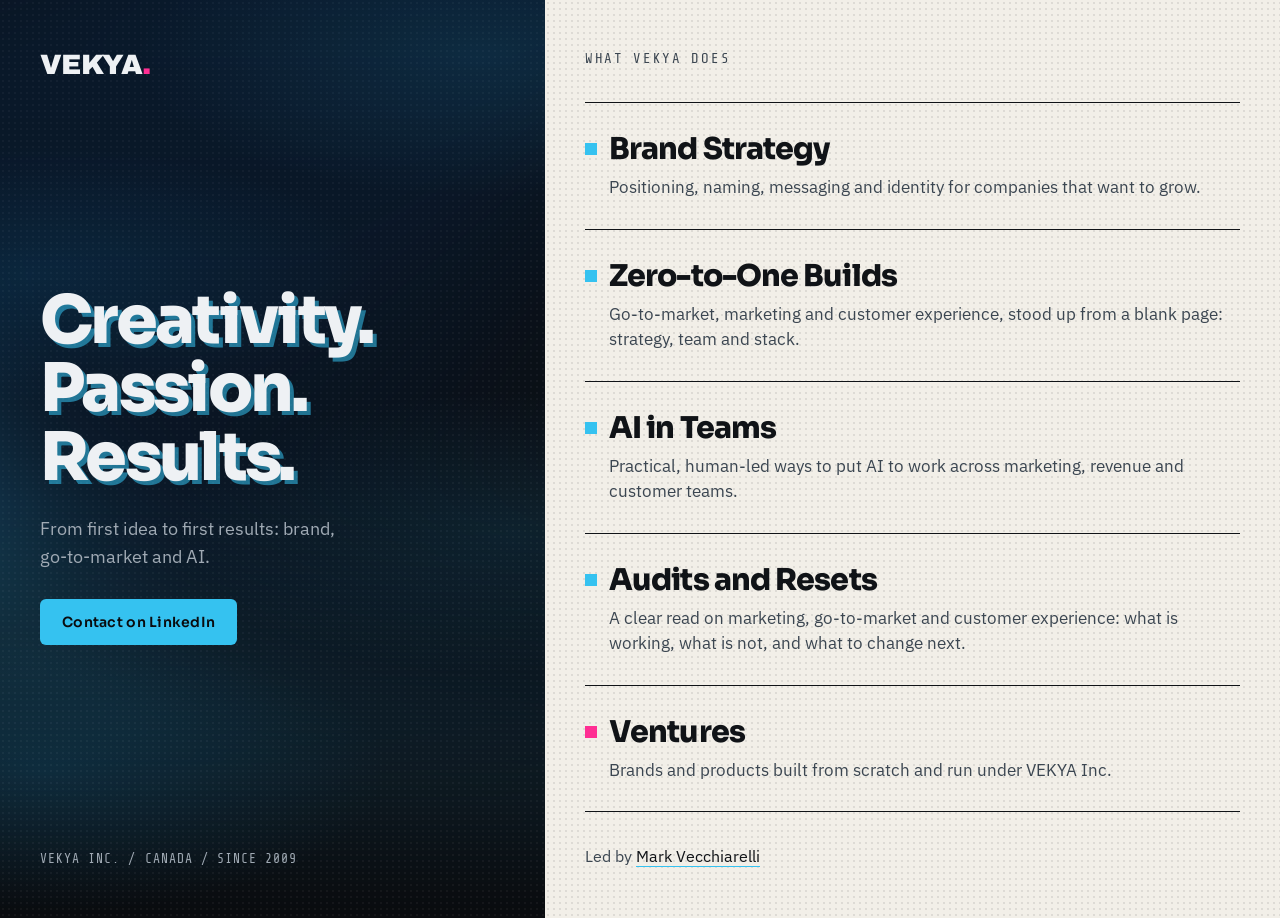
==== index.html @ d21f1e47 "Vekya Site" ====
<!doctype html>
<html lang="en-CA">
<head>
<meta charset="utf-8">
<meta name="viewport" content="width=device-width, initial-scale=1">
<meta http-equiv="Content-Security-Policy" content="default-src 'none'; script-src 'self'; style-src 'self'; img-src 'self'; font-src 'self'; connect-src 'none'; base-uri 'none'; form-action 'none'; manifest-src 'none'">
<meta name="referrer" content="strict-origin-when-cross-origin">
<title>VEKYA | Brand, go-to-market and AI for growing companies</title>
<meta name="description" content="VEKYA is a solution studio for growing companies. Brand strategy, zero-to-one builds, AI in teams and audits, from first idea to first results.">
<meta name="robots" content="index, follow, max-image-preview:large">
<meta name="theme-color" content="#0A0C0F">
<link rel="canonical" href="https://vekya.com/">
<link rel="icon" type="image/svg+xml" href="/favicon.svg">
<link rel="icon" type="image/png" sizes="32x32" href="/favicon-32.png">
<link rel="apple-touch-icon" href="/apple-touch-icon.png">
<meta property="og:type" content="website">
<meta property="og:site_name" content="VEKYA">
<meta property="og:title" content="VEKYA | Brand, go-to-market and AI for growing companies">
<meta property="og:description" content="VEKYA is a solution studio for growing companies. Brand strategy, zero-to-one builds, AI in teams and audits, from first idea to first results.">
<meta property="og:url" content="https://vekya.com/">
<meta property="og:image" content="https://vekya.com/og.png">
<meta property="og:image:width" content="1200">
<meta property="og:image:height" content="630">
<meta property="og:image:alt" content="VEKYA. Creativity. Passion. Results.">
<meta name="twitter:card" content="summary_large_image">
<meta name="twitter:title" content="VEKYA | Brand, go-to-market and AI for growing companies">
<meta name="twitter:description" content="VEKYA is a solution studio for growing companies. Brand strategy, zero-to-one builds, AI in teams and audits, from first idea to first results.">
<meta name="twitter:image" content="https://vekya.com/og.png">
<link rel="preload" href="/fonts/sora-latin-800-normal.woff2" as="font" type="font/woff2" crossorigin>
<link rel="preload" href="/fonts/ibm-plex-sans-latin-400-normal.woff2" as="font" type="font/woff2" crossorigin>
<link rel="stylesheet" href="/style.css">
<script type="application/ld+json">{"@context":"https://schema.org","@graph":[{"@type":"Organization","@id":"https://vekya.com/#org","name":"VEKYA","legalName":"VEKYA Inc.","url":"https://vekya.com/","logo":"https://vekya.com/apple-touch-icon.png","description":"VEKYA is a solution studio for growing companies. Brand strategy, zero-to-one builds, AI in teams and audits, from first idea to first results.","foundingDate":"2009","address":{"@type":"PostalAddress","addressCountry":"CA"},"founder":{"@id":"https://markvecchiarelli.com/#person"},"knowsAbout":["Brand strategy","Go-to-market","Marketing","Customer experience","Artificial intelligence"],"hasOfferCatalog":{"@type":"OfferCatalog","name":"What VEKYA does","itemListElement":[{"@type":"Offer","itemOffered":{"@type":"Service","name":"Brand Strategy","description":"Positioning, naming, messaging and identity for companies that want to grow.","provider":{"@id":"https://vekya.com/#org"}}},{"@type":"Offer","itemOffered":{"@type":"Service","name":"Zero-to-One Builds","description":"Go-to-market, marketing and customer experience, stood up from a blank page: strategy, team and stack.","provider":{"@id":"https://vekya.com/#org"}}},{"@type":"Offer","itemOffered":{"@type":"Service","name":"AI in Teams","description":"Practical, human-led ways to put AI to work across marketing, revenue and customer teams.","provider":{"@id":"https://vekya.com/#org"}}},{"@type":"Offer","itemOffered":{"@type":"Service","name":"Audits and Resets","description":"A clear read on marketing, go-to-market and customer experience: what is working, what is not, and what to change next.","provider":{"@id":"https://vekya.com/#org"}}},{"@type":"Offer","itemOffered":{"@type":"Service","name":"Ventures","description":"Brands and products built from scratch and run under VEKYA Inc.","provider":{"@id":"https://vekya.com/#org"}}}]}},{"@type":"WebSite","@id":"https://vekya.com/#website","url":"https://vekya.com/","name":"VEKYA","inLanguage":"en-CA","publisher":{"@id":"https://vekya.com/#org"}}]}</script>
</head>
<body>
<a class="skip" href="#services">Skip to services</a>
<div class="wrap">
<header class="dk">
<canvas id="sh" aria-hidden="true"></canvas>
<p class="mark" aria-label="VEKYA">VEKYA<span class="dot" id="dot" aria-hidden="true">.</span></p>
<div>
<h1><span class="sw sw1">Creativity.</span><br><span class="sw sw2">Passion.</span><br><span class="sw sw3">Results.</span></h1>
<p class="sub">From first idea to first results: brand, <span class="nb">go-to-market</span> and AI.</p>
<div class="hero-cta"><a class="btn" href="https://www.linkedin.com/in/markvecchiarelli" rel="noopener noreferrer">Contact on LinkedIn</a></div>
</div>
<p class="fine">VEKYA INC. / CANADA / SINCE 2009</p>
</header>
<main class="lt" id="services">
<h2 class="eyebrow">What VEKYA does</h2>
<ul class="list">
<li class="row"><div class="t"><span class="sq" aria-hidden="true"></span><h3>Brand Strategy</h3></div><p class="d">Positioning, naming, messaging and identity for companies that want to grow.</p></li>
<li class="row"><div class="t"><span class="sq" aria-hidden="true"></span><h3>Zero-to-One Builds</h3></div><p class="d">Go-to-market, marketing and customer experience, stood up from a blank page: strategy, team and stack.</p></li>
<li class="row"><div class="t"><span class="sq" aria-hidden="true"></span><h3>AI in Teams</h3></div><p class="d">Practical, human-led ways to put AI to work across marketing, revenue and customer teams.</p></li>
<li class="row"><div class="t"><span class="sq" aria-hidden="true"></span><h3>Audits and Resets</h3></div><p class="d">A clear read on marketing, go-to-market and customer experience: what is working, what is not, and what to change next.</p></li>
<li class="row"><div class="t"><span class="sq p" aria-hidden="true"></span><h3>Ventures</h3></div><p class="d">Brands and products built from scratch and run under VEKYA Inc.</p></li>
</ul>
<p class="led">Led by <a href="https://markvecchiarelli.com" rel="noopener">Mark Vecchiarelli</a></p>
</main>
</div>
<script src="/app.js" defer></script>
</body>
</html>
---- style.css ----
@font-face{font-family:'Sora';font-weight:600;font-style:normal;font-display:swap;src:url(fonts/sora-latin-600-normal.woff2) format('woff2')}
@font-face{font-family:'Sora';font-weight:800;font-style:normal;font-display:swap;src:url(fonts/sora-latin-800-normal.woff2) format('woff2')}
@font-face{font-family:'Archivo';font-weight:900;font-style:normal;font-display:swap;src:url(fonts/archivo-latin-900-normal.woff2) format('woff2')}
@font-face{font-family:'IBM Plex Sans';font-weight:400;font-style:normal;font-display:swap;src:url(fonts/ibm-plex-sans-latin-400-normal.woff2) format('woff2')}
@font-face{font-family:'IBM Plex Sans';font-weight:500;font-style:normal;font-display:swap;src:url(fonts/ibm-plex-sans-latin-500-normal.woff2) format('woff2')}
@font-face{font-family:'Share Tech Mono';font-weight:400;font-style:normal;font-display:swap;src:url(fonts/share-tech-mono-latin-400-normal.woff2) format('woff2')}
@property --sc{syntax:'<color>';inherits:false;initial-value:rgba(53,194,240,.55)}
*{box-sizing:border-box}
html{-webkit-text-size-adjust:100%}
body{margin:0;background:#0A0C0F;color:#EEF1F4;font-family:'IBM Plex Sans','Helvetica Neue',Arial,sans-serif;font-size:18px;line-height:1.6}
a{text-decoration:none}
a:focus-visible,.dot:focus-visible{outline:3px solid #35C2F0;outline-offset:3px}
.skip{position:absolute;left:12px;top:-60px;z-index:10;padding:10px 16px;border-radius:6px;background:#35C2F0;color:#0A0C0F;font-weight:500;font-size:15px;transition:top .15s ease}
.skip:focus{top:12px}
.wrap{min-height:100vh;display:flex;flex-wrap:wrap}

/* dark panel */
.dk{position:relative;overflow:clip;flex:1 1 420px;min-width:0;padding:48px 40px;display:flex;flex-direction:column;justify-content:space-between;gap:48px;color:#EEF1F4;
background:
radial-gradient(ellipse 90% 22% at 88% 6%,rgba(53,194,240,.13),transparent 70%),
radial-gradient(ellipse 90% 20% at 6% 30%,rgba(18,98,143,.22),transparent 70%),
radial-gradient(ellipse 90% 22% at 94% 58%,rgba(53,194,240,.10),transparent 70%),
radial-gradient(ellipse 90% 22% at 8% 84%,rgba(18,98,143,.22),transparent 70%),#0A0C0F}
.dk::before{content:"";position:absolute;inset:0;pointer-events:none;background-image:radial-gradient(rgba(255,255,255,.045) 1px,transparent 1.3px);background-size:6px 6px}
.dk::after{content:"";position:absolute;inset:0;pointer-events:none;opacity:0;transition:opacity .6s ease;background:radial-gradient(ellipse 90% 60% at 30% 80%,rgba(255,46,147,.40),transparent 70%),radial-gradient(ellipse 70% 50% at 85% 20%,rgba(255,46,147,.22),transparent 70%)}
.dk.pink::after{opacity:1}
#sh{position:absolute;left:0;top:0;width:100%;height:100%;pointer-events:none;transition:filter .6s ease;-webkit-mask-image:linear-gradient(180deg,#000 55%,transparent 100%);mask-image:linear-gradient(180deg,#000 55%,transparent 100%)}
.dk.pink #sh{filter:hue-rotate(135deg) saturate(1.4)}
.dk>*:not(#sh){position:relative;z-index:1}
.mark{margin:0;font-family:'Archivo','Arial Black',sans-serif;font-weight:900;font-size:28px;letter-spacing:-0.02em;line-height:1.2}
.dot{display:inline-block;padding:0 6px;margin:0 -6px;color:#FF2E93;cursor:pointer}
.dot.fall{animation:dropDot 1.5s cubic-bezier(.4,0,.6,1)}
@keyframes dropDot{0%{transform:translateY(0)}28%{transform:translateY(150px);animation-timing-function:ease-out}42%{transform:translateY(100px);animation-timing-function:ease-in}54%{transform:translateY(150px);animation-timing-function:ease-out}63%{transform:translateY(128px);animation-timing-function:ease-in}71%{transform:translateY(150px)}85%{transform:translateY(150px);animation-timing-function:cubic-bezier(.3,1.5,.5,1)}100%{transform:translateY(0)}}
h1{margin:0 0 24px 0;font-family:'Sora','Helvetica Neue',Arial,sans-serif;font-weight:800;font-size:clamp(40px,5.2vw,76px);line-height:1.03;letter-spacing:-0.04em;color:#EEF1F4}
.sw{display:inline-block;text-shadow:4px 4px 0 var(--sc);--sc:rgba(53,194,240,.55);animation:swCycle 7.5s ease-in-out infinite}
.sw2{animation-delay:2.5s}
.sw3{animation-delay:5s}
@keyframes swCycle{0%,28%{--sc:rgba(255,46,147,.8)}38%,92%{--sc:rgba(53,194,240,.55)}100%{--sc:rgba(255,46,147,.8)}}
.sub{margin:0;max-width:34ch;font-size:18px;line-height:1.55;color:#A0AAB4}
.nb{white-space:nowrap}
.hero-cta{margin-top:28px}
.btn{display:inline-flex;align-items:center;min-height:46px;padding:0 22px;border-radius:6px;background:#35C2F0;color:#0A0C0F;font-family:'Sora','Helvetica Neue',Arial,sans-serif;font-weight:600;font-size:14px;letter-spacing:.02em;transition:box-shadow .15s ease,transform .15s ease}
.btn:hover,.btn:focus-visible{transform:translate(-2px,-2px);box-shadow:5px 5px 0 rgba(255,46,147,.8)}
.fine{margin:0;font-family:'Share Tech Mono','Courier New',monospace;font-size:13px;letter-spacing:.08em;color:#A0AAB4}

/* light panel */
.lt{flex:1.4 1 560px;min-width:0;padding:48px 40px;display:flex;flex-direction:column;gap:32px;background-color:#F2EFE8;background-image:radial-gradient(rgba(16,19,23,.09) 1px,transparent 1.3px);background-size:6px 6px;color:#101317}
.lt a:focus-visible{outline-color:#101317}
.eyebrow{margin:0;font-family:'Share Tech Mono','Courier New',monospace;font-weight:400;font-size:14px;letter-spacing:.12em;text-transform:uppercase;color:#3B4651}
.list{list-style:none;margin:0;padding:0}
.row{display:flex;flex-direction:column;gap:8px;padding:28px 0;border-top:1px solid #101317;transition:transform .22s ease}
.row:last-child{border-bottom:1px solid #101317}
.row:hover{transform:translateX(6px)}
.t{display:flex;align-items:center;gap:12px}
.sq{width:12px;height:12px;background:#35C2F0;flex:none;transition:background .15s ease,box-shadow .15s ease}
.row:hover .sq{background:#FF2E93;box-shadow:3px 3px 0 rgba(53,194,240,.55)}
.sq.p{background:#FF2E93}
.row:hover .sq.p{background:#35C2F0;box-shadow:3px 3px 0 rgba(255,46,147,.8)}
h3{margin:0;font-family:'Sora','Helvetica Neue',Arial,sans-serif;font-weight:800;font-size:clamp(22px,2.6vw,30px);letter-spacing:-0.03em;line-height:1.2}
.d{margin:0;font-size:17px;line-height:1.5;color:#3B4651;padding-left:24px}
.led{margin:0;font-size:16px;color:#3B4651}
.led a{color:#101317;border-bottom:1.5px solid #35C2F0;transition:color .15s ease}
.led a:hover,.led a:focus-visible{color:#E0157E;border-bottom-color:#E0157E}

@media (max-width:640px){.dk,.lt{padding:32px 24px}.row:hover{transform:none}}
@media (prefers-reduced-motion:reduce){.sw{animation:none}.sw3{--sc:rgba(255,46,147,.8)}.btn,.row,.sq,#sh,.dk::after{transition:none}.btn:hover{transform:none}.row:hover{transform:none}.dot.fall{animation:none}}
@media print{#sh,.dk::before,.dk::after,.skip{display:none}.dk{background:#fff;color:#000;padding:0 0 16px}h1,.sub,.fine,.mark{color:#000}.sw{text-shadow:none}.btn{border:1px solid #000;background:#fff}.lt{background:#fff;padding:0}}
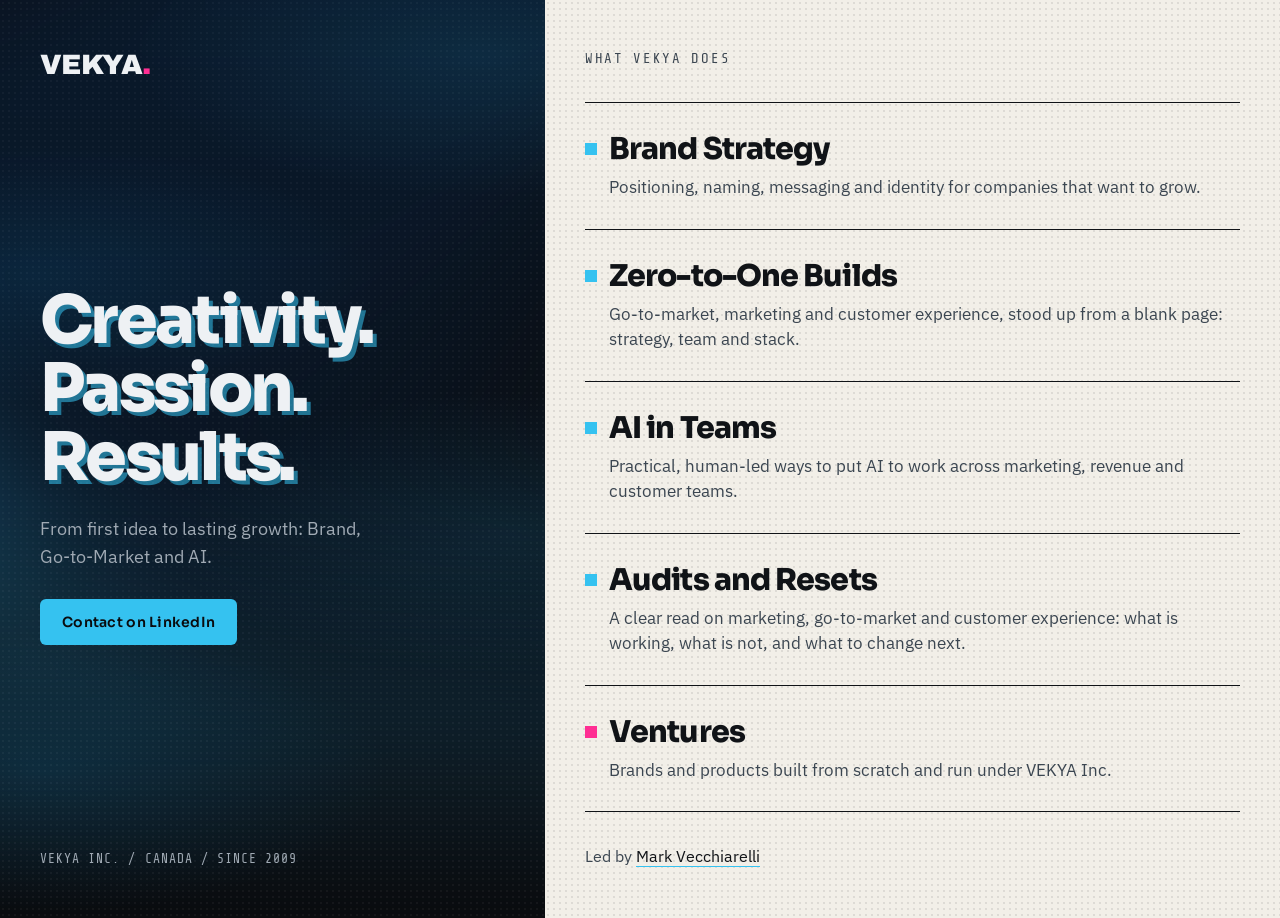
==== commit 5b39c2fa: "New social image and subline" ====
--- a/index.html
+++ b/index.html
@@ -5,8 +5,8 @@
 <meta name="viewport" content="width=device-width, initial-scale=1">
 <meta http-equiv="Content-Security-Policy" content="default-src 'none'; script-src 'self'; style-src 'self'; img-src 'self'; font-src 'self'; connect-src 'none'; base-uri 'none'; form-action 'none'; manifest-src 'none'">
 <meta name="referrer" content="strict-origin-when-cross-origin">
-<title>VEKYA | Brand, go-to-market and AI for growing companies</title>
-<meta name="description" content="VEKYA is a solution studio for growing companies. Brand strategy, zero-to-one builds, AI in teams and audits, from first idea to first results.">
+<title>VEKYA | Brand, Go-to-Market and AI for growing companies</title>
+<meta name="description" content="VEKYA is a solution studio for growing companies. Brand strategy, zero-to-one builds, AI in teams and audits, from first idea to lasting growth.">
 <meta name="robots" content="index, follow, max-image-preview:large">
 <meta name="theme-color" content="#0A0C0F">
 <link rel="canonical" href="https://vekya.com/">
@@ -15,21 +15,21 @@
 <link rel="apple-touch-icon" href="/apple-touch-icon.png">
 <meta property="og:type" content="website">
 <meta property="og:site_name" content="VEKYA">
-<meta property="og:title" content="VEKYA | Brand, go-to-market and AI for growing companies">
-<meta property="og:description" content="VEKYA is a solution studio for growing companies. Brand strategy, zero-to-one builds, AI in teams and audits, from first idea to first results.">
+<meta property="og:title" content="VEKYA | Brand, Go-to-Market and AI for growing companies">
+<meta property="og:description" content="VEKYA is a solution studio for growing companies. Brand strategy, zero-to-one builds, AI in teams and audits, from first idea to lasting growth.">
 <meta property="og:url" content="https://vekya.com/">
-<meta property="og:image" content="https://vekya.com/og.png">
+<meta property="og:image" content="https://vekya.com/og-v2.png">
 <meta property="og:image:width" content="1200">
 <meta property="og:image:height" content="630">
 <meta property="og:image:alt" content="VEKYA. Creativity. Passion. Results.">
 <meta name="twitter:card" content="summary_large_image">
-<meta name="twitter:title" content="VEKYA | Brand, go-to-market and AI for growing companies">
-<meta name="twitter:description" content="VEKYA is a solution studio for growing companies. Brand strategy, zero-to-one builds, AI in teams and audits, from first idea to first results.">
-<meta name="twitter:image" content="https://vekya.com/og.png">
+<meta name="twitter:title" content="VEKYA | Brand, Go-to-Market and AI for growing companies">
+<meta name="twitter:description" content="VEKYA is a solution studio for growing companies. Brand strategy, zero-to-one builds, AI in teams and audits, from first idea to lasting growth.">
+<meta name="twitter:image" content="https://vekya.com/og-v2.png">
 <link rel="preload" href="/fonts/sora-latin-800-normal.woff2" as="font" type="font/woff2" crossorigin>
 <link rel="preload" href="/fonts/ibm-plex-sans-latin-400-normal.woff2" as="font" type="font/woff2" crossorigin>
 <link rel="stylesheet" href="/style.css">
-<script type="application/ld+json">{"@context":"https://schema.org","@graph":[{"@type":"Organization","@id":"https://vekya.com/#org","name":"VEKYA","legalName":"VEKYA Inc.","url":"https://vekya.com/","logo":"https://vekya.com/apple-touch-icon.png","description":"VEKYA is a solution studio for growing companies. Brand strategy, zero-to-one builds, AI in teams and audits, from first idea to first results.","foundingDate":"2009","address":{"@type":"PostalAddress","addressCountry":"CA"},"founder":{"@id":"https://markvecchiarelli.com/#person"},"knowsAbout":["Brand strategy","Go-to-market","Marketing","Customer experience","Artificial intelligence"],"hasOfferCatalog":{"@type":"OfferCatalog","name":"What VEKYA does","itemListElement":[{"@type":"Offer","itemOffered":{"@type":"Service","name":"Brand Strategy","description":"Positioning, naming, messaging and identity for companies that want to grow.","provider":{"@id":"https://vekya.com/#org"}}},{"@type":"Offer","itemOffered":{"@type":"Service","name":"Zero-to-One Builds","description":"Go-to-market, marketing and customer experience, stood up from a blank page: strategy, team and stack.","provider":{"@id":"https://vekya.com/#org"}}},{"@type":"Offer","itemOffered":{"@type":"Service","name":"AI in Teams","description":"Practical, human-led ways to put AI to work across marketing, revenue and customer teams.","provider":{"@id":"https://vekya.com/#org"}}},{"@type":"Offer","itemOffered":{"@type":"Service","name":"Audits and Resets","description":"A clear read on marketing, go-to-market and customer experience: what is working, what is not, and what to change next.","provider":{"@id":"https://vekya.com/#org"}}},{"@type":"Offer","itemOffered":{"@type":"Service","name":"Ventures","description":"Brands and products built from scratch and run under VEKYA Inc.","provider":{"@id":"https://vekya.com/#org"}}}]}},{"@type":"WebSite","@id":"https://vekya.com/#website","url":"https://vekya.com/","name":"VEKYA","inLanguage":"en-CA","publisher":{"@id":"https://vekya.com/#org"}}]}</script>
+<script type="application/ld+json">{"@context":"https://schema.org","@graph":[{"@type":"Organization","@id":"https://vekya.com/#org","name":"VEKYA","legalName":"VEKYA Inc.","url":"https://vekya.com/","logo":"https://vekya.com/apple-touch-icon.png","description":"VEKYA is a solution studio for growing companies. Brand strategy, zero-to-one builds, AI in teams and audits, from first idea to lasting growth.","foundingDate":"2009","address":{"@type":"PostalAddress","addressCountry":"CA"},"founder":{"@id":"https://markvecchiarelli.com/#person"},"knowsAbout":["Brand strategy","Go-to-market","Marketing","Customer experience","Artificial intelligence"],"hasOfferCatalog":{"@type":"OfferCatalog","name":"What VEKYA does","itemListElement":[{"@type":"Offer","itemOffered":{"@type":"Service","name":"Brand Strategy","description":"Positioning, naming, messaging and identity for companies that want to grow.","provider":{"@id":"https://vekya.com/#org"}}},{"@type":"Offer","itemOffered":{"@type":"Service","name":"Zero-to-One Builds","description":"Go-to-market, marketing and customer experience, stood up from a blank page: strategy, team and stack.","provider":{"@id":"https://vekya.com/#org"}}},{"@type":"Offer","itemOffered":{"@type":"Service","name":"AI in Teams","description":"Practical, human-led ways to put AI to work across marketing, revenue and customer teams.","provider":{"@id":"https://vekya.com/#org"}}},{"@type":"Offer","itemOffered":{"@type":"Service","name":"Audits and Resets","description":"A clear read on marketing, go-to-market and customer experience: what is working, what is not, and what to change next.","provider":{"@id":"https://vekya.com/#org"}}},{"@type":"Offer","itemOffered":{"@type":"Service","name":"Ventures","description":"Brands and products built from scratch and run under VEKYA Inc.","provider":{"@id":"https://vekya.com/#org"}}}]}},{"@type":"WebSite","@id":"https://vekya.com/#website","url":"https://vekya.com/","name":"VEKYA","inLanguage":"en-CA","publisher":{"@id":"https://vekya.com/#org"}}]}</script>
 </head>
 <body>
 <a class="skip" href="#services">Skip to services</a>
@@ -39,7 +39,7 @@
 <p class="mark" aria-label="VEKYA">VEKYA<span class="dot" id="dot" aria-hidden="true">.</span></p>
 <div>
 <h1><span class="sw sw1">Creativity.</span><br><span class="sw sw2">Passion.</span><br><span class="sw sw3">Results.</span></h1>
-<p class="sub">From first idea to first results: brand, <span class="nb">go-to-market</span> and AI.</p>
+<p class="sub">From first idea to lasting growth: Brand, <span class="nb">Go-to-Market</span> and AI.</p>
 <div class="hero-cta"><a class="btn" href="https://www.linkedin.com/in/markvecchiarelli" rel="noopener noreferrer">Contact on LinkedIn</a></div>
 </div>
 <p class="fine">VEKYA INC. / CANADA / SINCE 2009</p>
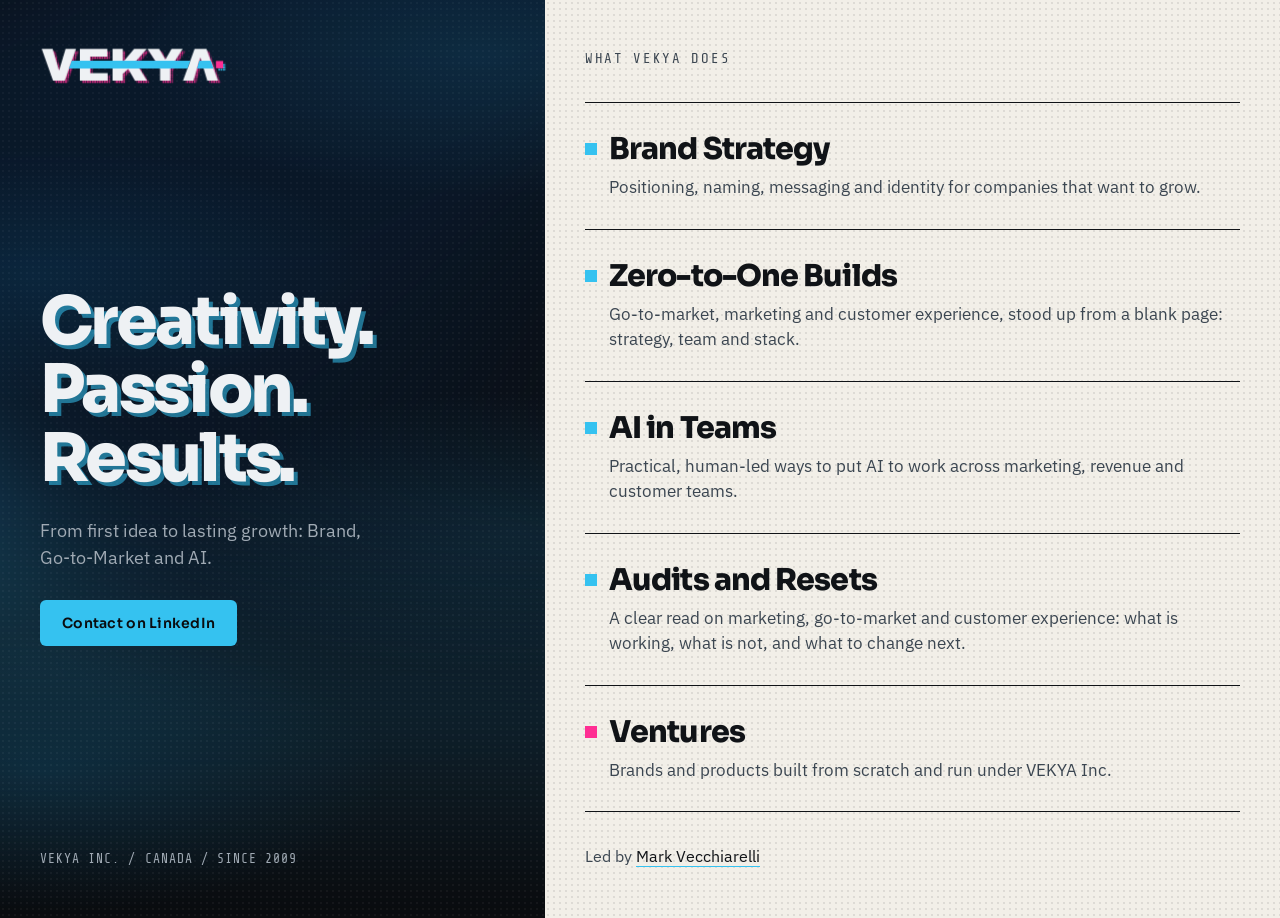
==== commit 450bb639: "Update header logo and favicon to new VEKYA brand Co-Authored-By: Claude Sonnet 5.5 <noreply@anthrop" ====
--- a/index.html
+++ b/index.html
@@ -36,7 +36,7 @@
 <div class="wrap">
 <header class="dk">
 <canvas id="sh" aria-hidden="true"></canvas>
-<p class="mark" aria-label="VEKYA">VEKYA<span class="dot" id="dot" aria-hidden="true">.</span></p>
+<p class="mark"><svg xmlns="http://www.w3.org/2000/svg" viewBox="-20.0 -708.0 4044.8 780.7" class="logo" role="img" aria-label="VEKYA" focusable="false"><title>VEKYA</title><g transform="scale(1 -1)"><defs><mask id="longdark_sm" maskUnits="userSpaceOnUse" x="-300" y="-400" width="5000" height="1600"><rect x="-300" y="-400" width="5000" height="1600" fill="#fff"/><rect x="1066" y="270" width="420" height="158" fill="#000"/><path d="M3387.7 270L3525.3 270L3478.0755555555556 428L3434.9244444444444 428Z" fill="#000"/></mask></defs><defs><pattern id="longdark_p1" x="52.666666666666664" y="-52.666666666666664" width="52.666666666666664" height="52.666666666666664" patternUnits="userSpaceOnUse"><rect width="38.446666666666665" height="38.446666666666665" fill="#fff"/></pattern><mask id="longdark_m1" maskUnits="userSpaceOnUse" x="-300" y="-400" width="5000" height="1600"><rect x="-300" y="-400" width="5000" height="1600" fill="url(#longdark_p1)"/></mask></defs><g mask="url(#longdark_m1)"><g transform="translate(52.666666666666664 -52.666666666666664)"><g mask="url(#longdark_sm)"><path transform="translate(0 0)" fill="#FF2E93" fill-rule="evenodd" d="M261 0 17 688H253L348 370Q352 357 359.0 332.0Q366 307 374.5 279.0Q383 251 389 228H397Q403 249 411.0 276.0Q419 303 426.5 328.5Q434 354 438 370L534 688H760L517 0Z"/><path transform="translate(768 0)" fill="#FF2E93" fill-rule="evenodd" d="M77 0V688H672V523H298V428V270V165H679V0Z"/><path transform="translate(1480 0)" fill="#FF2E93" fill-rule="evenodd" d="M74 0V688H295V394L540 688H814L567 405L819 0H558L412 257L295 144V0Z"/><path transform="translate(2303 0)" fill="#FF2E93" fill-rule="evenodd" d="M280 0V267L7 688H261L393 459H397L529 688H770L501 267V0Z"/><path transform="translate(3071 0)" fill="#FF2E93" fill-rule="evenodd" d="M10 0L261 688L518 688L769 0L535 0L454.3 270L408.5 428.0L408.2 429.2L407.3 432.3L406.5 435.5L405.7 438.6L404.8 441.7L404.0 444.9L403.2 448.0L402.3 451.1L401.5 454.2L400.7 457.3L399.8 460.4L399.0 463.5L398.2 466.6L397.4 469.5L396.6 472.5L395.8 475.3L395.0 478.1L394.2 480.9L393.5 483.6L392.8 486.2L392.1 488.7L391.4 491.2L390.7 493.6L390.0 496.0L382.0 496.0L381.3 493.0L380.6 489.9L379.8 486.7L379.1 483.4L378.2 480.1L377.4 476.8L376.5 473.3L375.6 469.8L374.6 466.2L373.6 462.5L372.6 458.8L371.5 455.0L370.4 451.2L369.3 447.3L368.2 443.4L367.1 439.5L366.0 435.6L364.9 431.6L363.8 428.0L316.7 270L236 0Z"/></g></g></g><path transform="translate(0 0)" fill="#EEF1F4" fill-rule="evenodd" d="M261 0 17 688H253L348 370Q352 357 359.0 332.0Q366 307 374.5 279.0Q383 251 389 228H397Q403 249 411.0 276.0Q419 303 426.5 328.5Q434 354 438 370L534 688H760L517 0Z"/><path transform="translate(768 0)" fill="#EEF1F4" fill-rule="evenodd" d="M77 0V688H672V523H298V428V270V165H679V0Z"/><path transform="translate(1480 0)" fill="#EEF1F4" fill-rule="evenodd" d="M74 0V688H295V394L540 688H814L567 405L819 0H558L412 257L295 144V0Z"/><path transform="translate(2303 0)" fill="#EEF1F4" fill-rule="evenodd" d="M280 0V267L7 688H261L393 459H397L529 688H770L501 267V0Z"/><path transform="translate(3071 0)" fill="#EEF1F4" fill-rule="evenodd" d="M10 0L261 688L518 688L769 0L535 0L454.3 270L408.5 428.0L408.2 429.2L407.3 432.3L406.5 435.5L405.7 438.6L404.8 441.7L404.0 444.9L403.2 448.0L402.3 451.1L401.5 454.2L400.7 457.3L399.8 460.4L399.0 463.5L398.2 466.6L397.4 469.5L396.6 472.5L395.8 475.3L395.0 478.1L394.2 480.9L393.5 483.6L392.8 486.2L392.1 488.7L391.4 491.2L390.7 493.6L390.0 496.0L382.0 496.0L381.3 493.0L380.6 489.9L379.8 486.7L379.1 483.4L378.2 480.1L377.4 476.8L376.5 473.3L375.6 469.8L374.6 466.2L373.6 462.5L372.6 458.8L371.5 455.0L370.4 451.2L369.3 447.3L368.2 443.4L367.1 439.5L366.0 435.6L364.9 431.6L363.8 428.0L316.7 270L236 0Z"/><path fill="#35C2F0" d="M609.9505813953489 266L3178.6436046511626 266L3239.2046511627905 432L668.5813953488372 432Z"/><path fill="#35C2F0" d="M3385.9044444444444 266L3742.9563953488373 266L3682.3953488372094 432L3435.52 432Z"/></g><g class="vdot" id="dot"><rect x="3720" y="-470" width="300" height="240" fill="#000" fill-opacity="0"/><g transform="scale(1 -1)"><defs><pattern id="longdark_p2" x="3846.8304263565888" y="217.33333333333334" width="52.666666666666664" height="52.666666666666664" patternUnits="userSpaceOnUse"><rect width="38.446666666666665" height="38.446666666666665" fill="#fff"/></pattern><mask id="longdark_m2" maskUnits="userSpaceOnUse" x="-300" y="-400" width="5000" height="1600"><rect x="-300" y="-400" width="5000" height="1600" fill="url(#longdark_p2)"/></mask></defs><g mask="url(#longdark_m2)"><g transform="translate(52.666666666666664 -52.666666666666664)"><rect x="3794.1637596899222" y="270" width="158" height="158" fill="#35C2F0"/></g></g><rect x="3794.1637596899222" y="270" width="158" height="158" fill="#FF2E93"/></g></g></svg></p>
 <div>
 <h1><span class="sw sw1">Creativity.</span><br><span class="sw sw2">Passion.</span><br><span class="sw sw3">Results.</span></h1>
 <p class="sub">From first idea to lasting growth: Brand, <span class="nb">Go-to-Market</span> and AI.</p>
--- a/style.css
+++ b/style.css
@@ -28,9 +28,10 @@
 .dk.pink #sh{filter:hue-rotate(135deg) saturate(1.4)}
 .dk>*:not(#sh){position:relative;z-index:1}
 .mark{margin:0;font-family:'Archivo','Arial Black',sans-serif;font-weight:900;font-size:28px;letter-spacing:-0.02em;line-height:1.2}
-.dot{display:inline-block;padding:0 6px;margin:0 -6px;color:#FF2E93;cursor:pointer}
-.dot.fall{animation:dropDot 1.5s cubic-bezier(.4,0,.6,1)}
-@keyframes dropDot{0%{transform:translateY(0)}28%{transform:translateY(150px);animation-timing-function:ease-out}42%{transform:translateY(100px);animation-timing-function:ease-in}54%{transform:translateY(150px);animation-timing-function:ease-out}63%{transform:translateY(128px);animation-timing-function:ease-in}71%{transform:translateY(150px)}85%{transform:translateY(150px);animation-timing-function:cubic-bezier(.3,1.5,.5,1)}100%{transform:translateY(0)}}
+.mark .logo{display:block;height:36px;width:auto;overflow:visible}
+.vdot{cursor:pointer}
+.vdot.fall{animation:dropLogoDot 1.5s cubic-bezier(.4,0,.6,1)}
+@keyframes dropLogoDot{0%{transform:translateY(0)}28%{transform:translateY(3250px);animation-timing-function:ease-out}42%{transform:translateY(2170px);animation-timing-function:ease-in}54%{transform:translateY(3250px);animation-timing-function:ease-out}63%{transform:translateY(2780px);animation-timing-function:ease-in}71%{transform:translateY(3250px)}85%{transform:translateY(3250px);animation-timing-function:cubic-bezier(.3,1.5,.5,1)}100%{transform:translateY(0)}}
 h1{margin:0 0 24px 0;font-family:'Sora','Helvetica Neue',Arial,sans-serif;font-weight:800;font-size:clamp(40px,5.2vw,76px);line-height:1.03;letter-spacing:-0.04em;color:#EEF1F4}
 .sw{display:inline-block;text-shadow:4px 4px 0 var(--sc);--sc:rgba(53,194,240,.55);animation:swCycle 7.5s ease-in-out infinite}
 .sw2{animation-delay:2.5s}
@@ -63,5 +64,5 @@
 .led a:hover,.led a:focus-visible{color:#E0157E;border-bottom-color:#E0157E}
 
 @media (max-width:640px){.dk,.lt{padding:32px 24px}.row:hover{transform:none}}
-@media (prefers-reduced-motion:reduce){.sw{animation:none}.sw3{--sc:rgba(255,46,147,.8)}.btn,.row,.sq,#sh,.dk::after{transition:none}.btn:hover{transform:none}.row:hover{transform:none}.dot.fall{animation:none}}
-@media print{#sh,.dk::before,.dk::after,.skip{display:none}.dk{background:#fff;color:#000;padding:0 0 16px}h1,.sub,.fine,.mark{color:#000}.sw{text-shadow:none}.btn{border:1px solid #000;background:#fff}.lt{background:#fff;padding:0}}
+@media (prefers-reduced-motion:reduce){.sw{animation:none}.sw3{--sc:rgba(255,46,147,.8)}.btn,.row,.sq,#sh,.dk::after{transition:none}.btn:hover{transform:none}.row:hover{transform:none}.vdot.fall{animation:none}}
+@media print{.mark .logo path[fill="#EEF1F4"]{fill:#000}#sh,.dk::before,.dk::after,.skip{display:none}.dk{background:#fff;color:#000;padding:0 0 16px}h1,.sub,.fine,.mark{color:#000}.sw{text-shadow:none}.btn{border:1px solid #000;background:#fff}.lt{background:#fff;padding:0}}
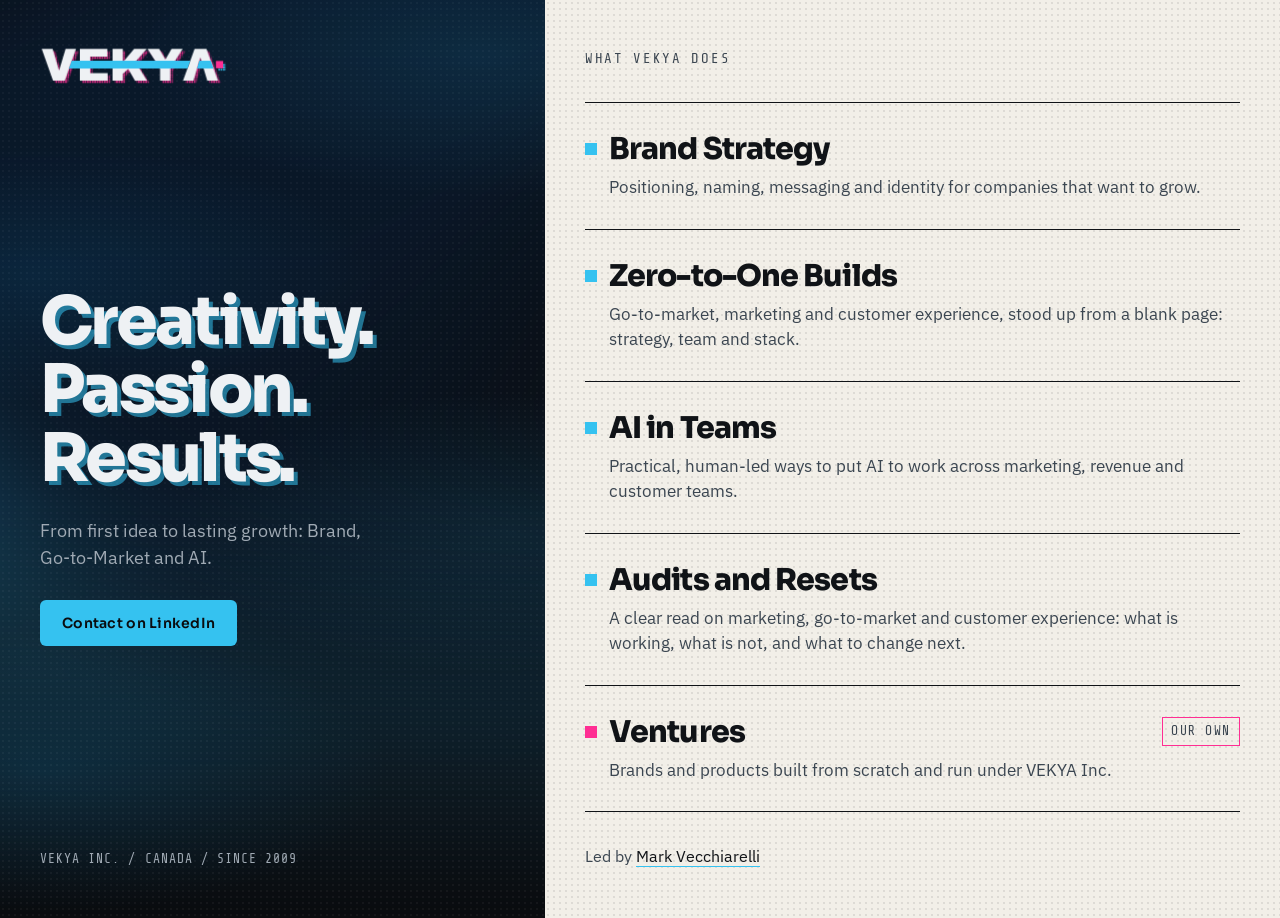
==== commit 09a44a28: "Tag Ventures row as VEKYA's own so the pink bullet reads as intentional Co-Authored-By: Claude Sonne" ====
--- a/index.html
+++ b/index.html
@@ -51,7 +51,7 @@
 <li class="row"><div class="t"><span class="sq" aria-hidden="true"></span><h3>Zero-to-One Builds</h3></div><p class="d">Go-to-market, marketing and customer experience, stood up from a blank page: strategy, team and stack.</p></li>
 <li class="row"><div class="t"><span class="sq" aria-hidden="true"></span><h3>AI in Teams</h3></div><p class="d">Practical, human-led ways to put AI to work across marketing, revenue and customer teams.</p></li>
 <li class="row"><div class="t"><span class="sq" aria-hidden="true"></span><h3>Audits and Resets</h3></div><p class="d">A clear read on marketing, go-to-market and customer experience: what is working, what is not, and what to change next.</p></li>
-<li class="row"><div class="t"><span class="sq p" aria-hidden="true"></span><h3>Ventures</h3></div><p class="d">Brands and products built from scratch and run under VEKYA Inc.</p></li>
+<li class="row"><div class="t"><span class="sq p" aria-hidden="true"></span><h3>Ventures</h3><span class="tag">Our own</span></div><p class="d">Brands and products built from scratch and run under VEKYA Inc.</p></li>
 </ul>
 <p class="led">Led by <a href="https://markvecchiarelli.com" rel="noopener">Mark Vecchiarelli</a></p>
 </main>
--- a/style.css
+++ b/style.css
@@ -56,6 +56,7 @@
 .sq{width:12px;height:12px;background:#35C2F0;flex:none;transition:background .15s ease,box-shadow .15s ease}
 .row:hover .sq{background:#FF2E93;box-shadow:3px 3px 0 rgba(53,194,240,.55)}
 .sq.p{background:#FF2E93}
+.tag{margin-left:auto;font-family:'Share Tech Mono','Courier New',monospace;font-size:13px;letter-spacing:.12em;text-transform:uppercase;color:#3B4651;border:1px solid #FF2E93;padding:3px 8px}
 .row:hover .sq.p{background:#35C2F0;box-shadow:3px 3px 0 rgba(255,46,147,.8)}
 h3{margin:0;font-family:'Sora','Helvetica Neue',Arial,sans-serif;font-weight:800;font-size:clamp(22px,2.6vw,30px);letter-spacing:-0.03em;line-height:1.2}
 .d{margin:0;font-size:17px;line-height:1.5;color:#3B4651;padding-left:24px}
